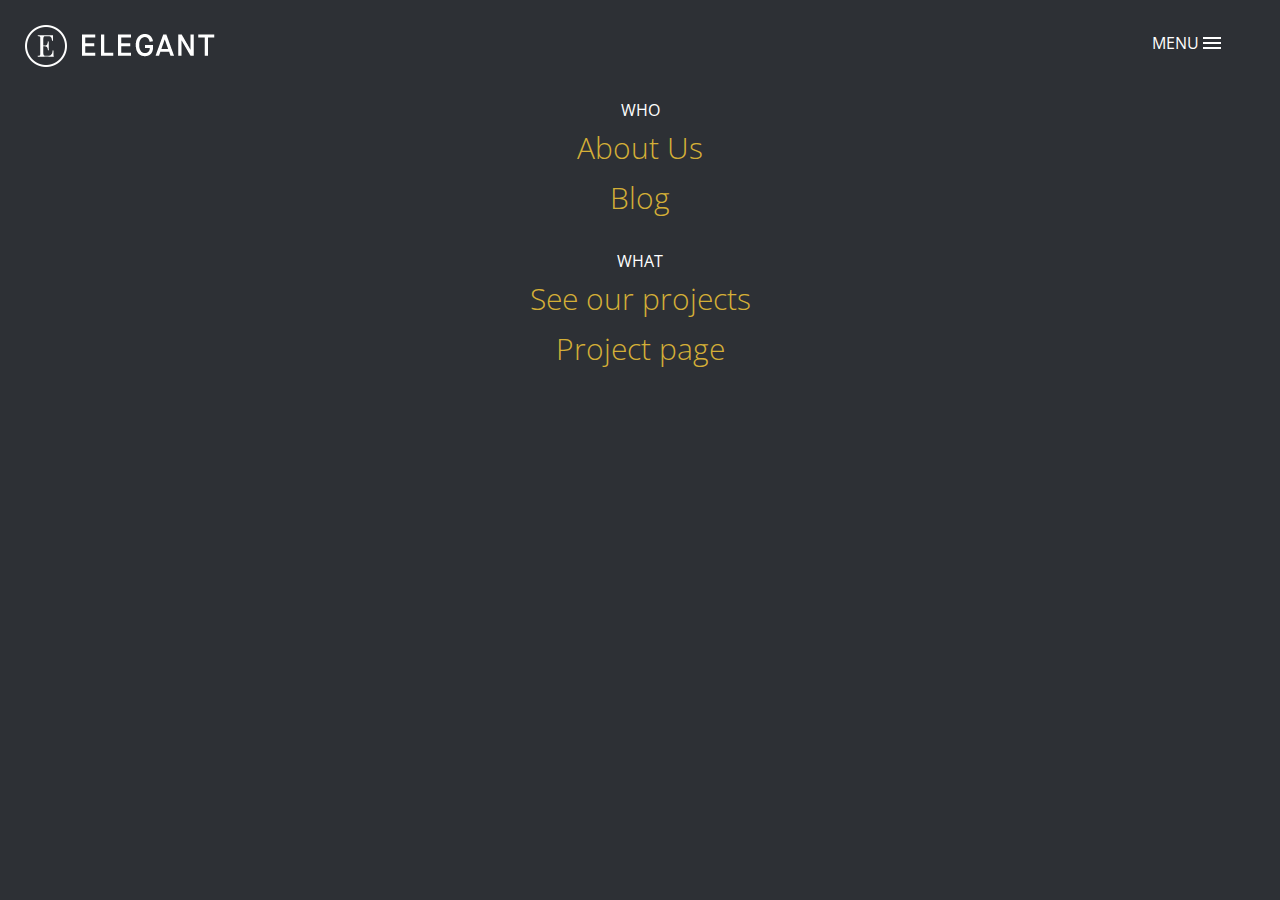
==== index.html @ 79c8ff29 "Create menu interface" ====
<!DOCTYPE html> 
<html>
  <head>
    <script src="//code.jquery.com/jquery-1.11.3.min.js"></script>
    <script src="js/main.js"></script>
    
    <link href='http://fonts.googleapis.com/css?family=Open+Sans:400,300' rel='stylesheet' type='text/css'>
    
    <link rel="stylesheet" href="reset.css">
    <link rel="stylesheet" href="main_styles.css">
    
    <meta charset="UTF8">
    
    <title>Elegant</title>
  </head>
  <body>
    <div class="menu">
      <h3 class="menu-section" id="menu-first">WHO</h3>
      <a href="">About Us</a>
      <a href="">Blog</a>
      <h3 class="menu-section">WHAT</h3>
      <a href="">See our projects</a>
      <a href="">Project page</a>
    </div>
    <header>
      <div class="header-img"></div>
      <div class="logo-img"></div>
      <nav>
        <a href="">MENU</a>
        <img class="menu-icon" src="img/cd-menu-icon.png">
      </nav>
      <h1 class="title">Школьная жизнь</h1>
    </header>
    <section>
    
    </section>
    <footer>
    
    </footer>
  </body>
</html>
---- main_styles.css ----
* {
  font-family: "Open Sans"; }

.menu {
  width: 100%;
  height: 100vh;
  position: absolute;
  background: #2D3035;
  text-align: center; }
  .menu .menu-section {
    color: #fff;
    margin: 30px 0 5px;
    font-weight: 400; }
  .menu #menu-first {
    margin-top: 8%; }
  .menu a {
    color: #D4AF37;
    font-size: 1.875rem;
    font-weight: 300;
    text-decoration: none;
    padding: 10px;
    display: block; }
    .menu a:hover {
      font-weight: 500; }

header .header-img {
  width: 100%;
  height: 100vh;
  background: url(img/cd-intro-bg.png) no-repeat center;
  background-size: cover;
  position: absolute;
  z-index: -100; }
header .logo-img {
  width: 190px;
  height: 42px;
  background: url(img/cd-logo.png) no-repeat center;
  padding: 25px;
  position: absolute; }
header nav {
  padding: 35px 35px 0 90%;
  position: relative;
  z-index: 100; }
  header nav a {
    color: #fff;
    text-decoration: none; }
    header nav a:hover {
      text-decoration: underline; }
header > .title {
  color: #fff;
  font-size: 80px;
  font-weight: 400;
  text-align: center;
  margin-top: 19%; }

/*# sourceMappingURL=main_styles.css.map */
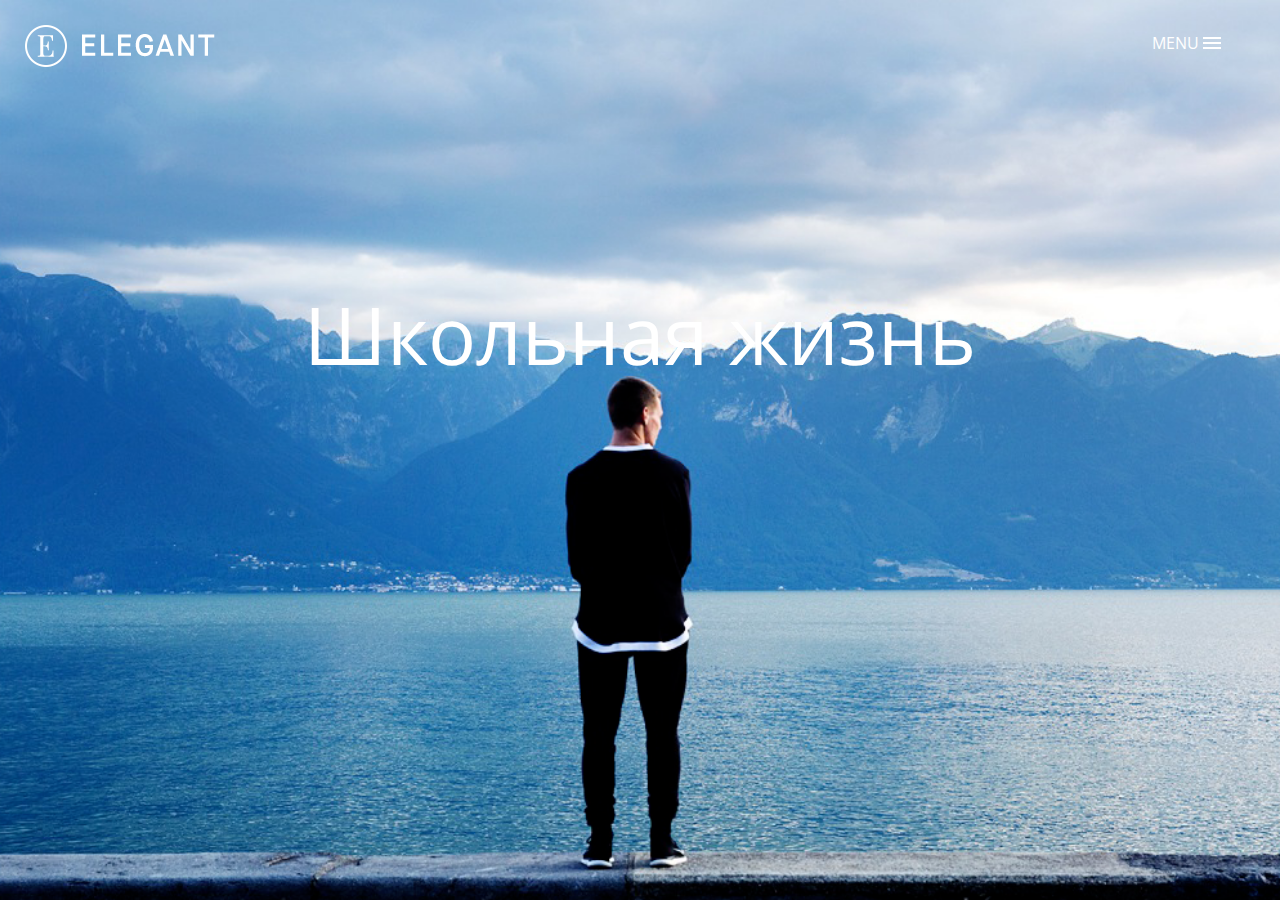
==== commit 3bfe7dd8: "Done with Opan and Close menu" ====
--- a/index.html
+++ b/index.html
@@ -26,8 +26,8 @@
       <div class="header-img"></div>
       <div class="logo-img"></div>
       <nav>
-        <a href="">MENU</a>
-        <img class="menu-icon" src="img/cd-menu-icon.png">
+        <a class="menuB">MENU</a>
+        <a class="menuI"><img class="menu-icon" src="img/cd-menu-icon.png"></a>
       </nav>
       <h1 class="title">Школьная жизнь</h1>
     </header>
--- a/main_styles.css
+++ b/main_styles.css
@@ -5,6 +5,7 @@
   width: 100%;
   height: 100vh;
   position: absolute;
+  top: -100vh;
   background: #2D3035;
   text-align: center; }
   .menu .menu-section {
@@ -42,9 +43,12 @@
   z-index: 100; }
   header nav a {
     color: #fff;
-    text-decoration: none; }
+    text-decoration: none;
+    cursor: pointer; }
     header nav a:hover {
       text-decoration: underline; }
+  header nav .menuI {
+    cursor: pointer; }
 header > .title {
   color: #fff;
   font-size: 80px;
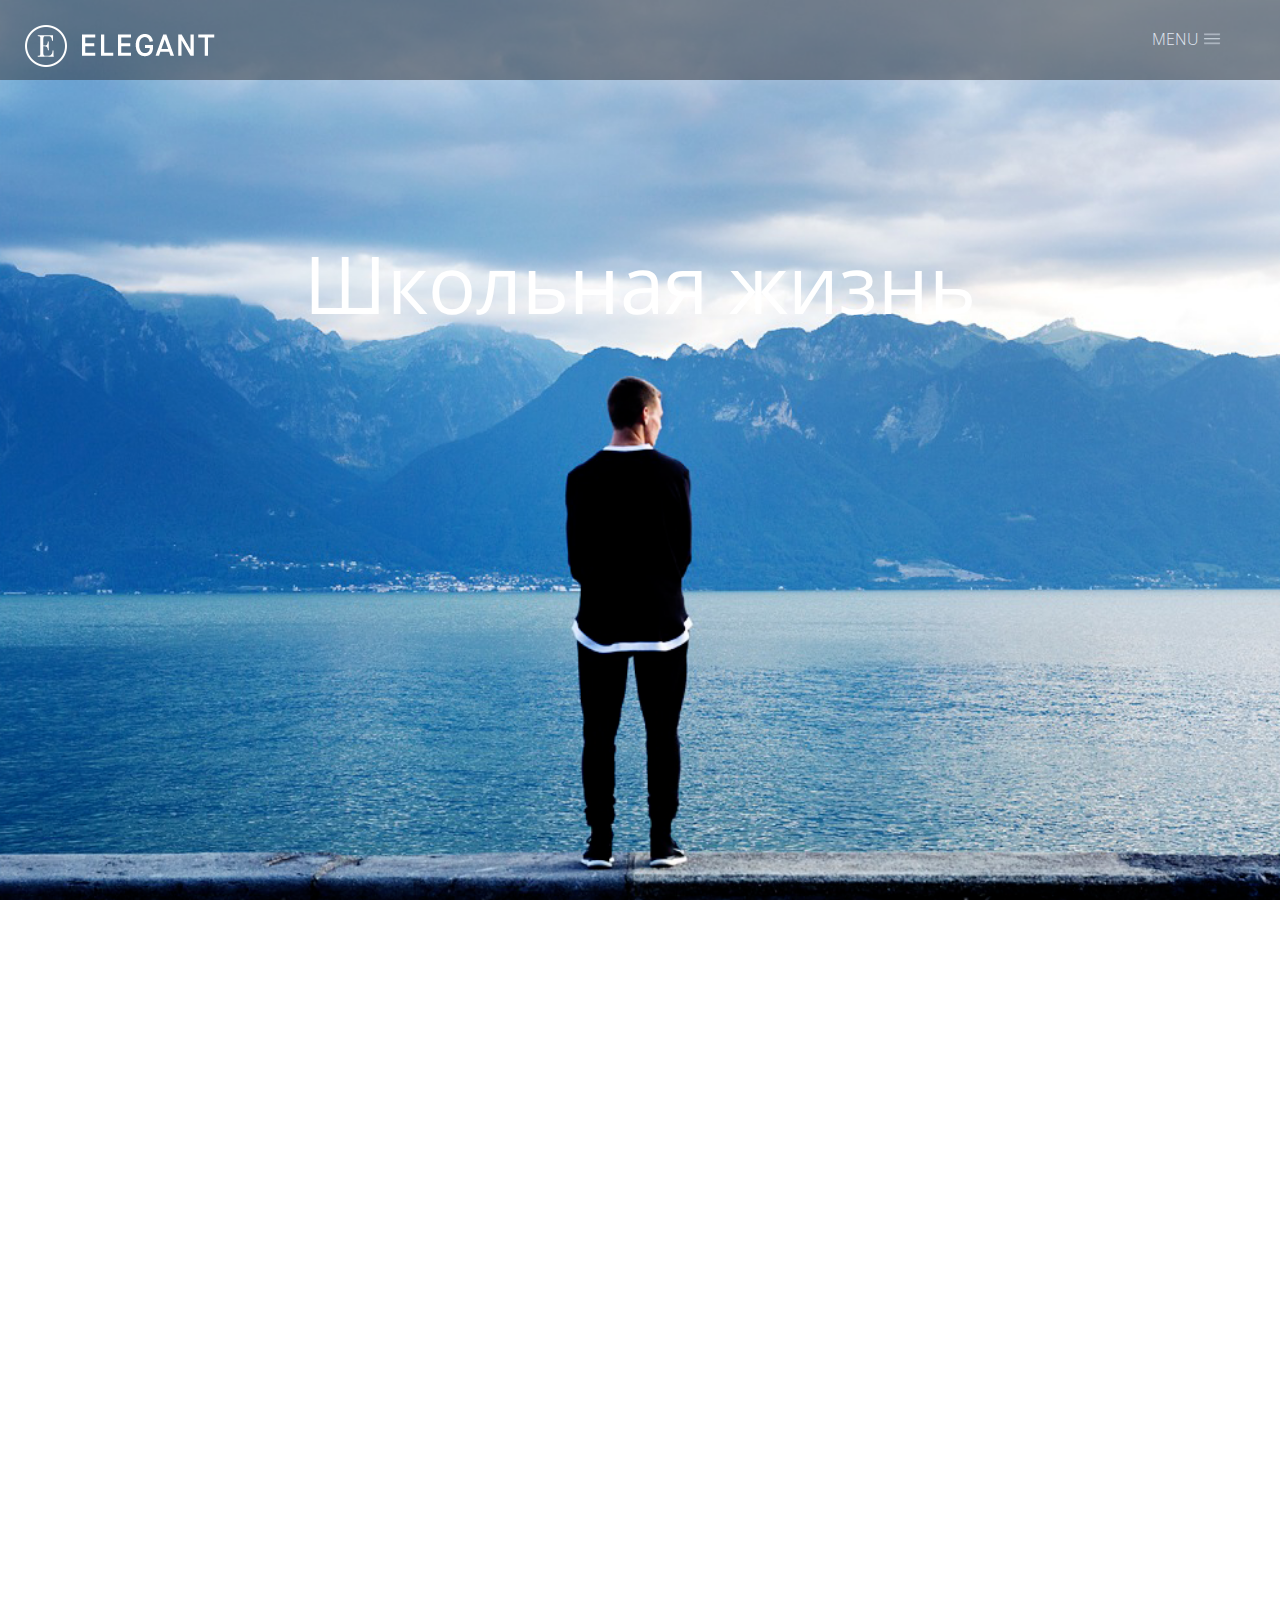
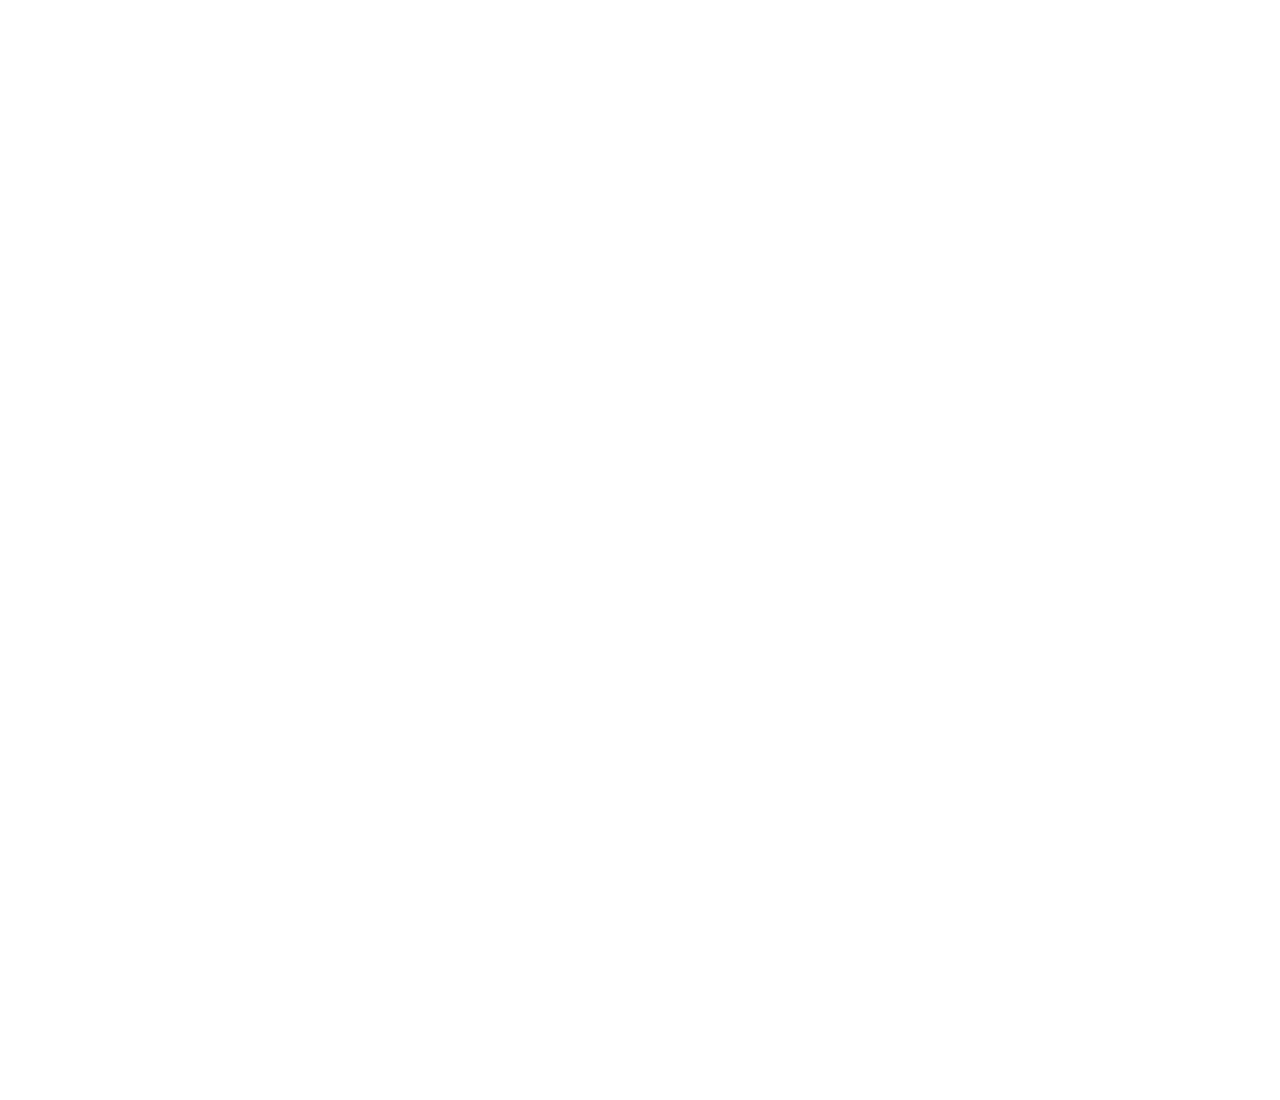
==== commit 5fffdfd4: "Finish with menu" ====
--- a/index.html
+++ b/index.html
@@ -26,8 +26,10 @@
       <div class="header-img"></div>
       <div class="logo-img"></div>
       <nav>
-        <a class="menuB">MENU</a>
-        <a class="menuI"><img class="menu-icon" src="img/cd-menu-icon.png"></a>
+        <div class="nav-conteiner">
+          <a class="menuB">MENU</a>
+          <div class="menuI"></div>
+        </div>
       </nav>
       <h1 class="title">Школьная жизнь</h1>
     </header>
--- a/main_styles.css
+++ b/main_styles.css
@@ -4,7 +4,7 @@
 .menu {
   width: 100%;
   height: 100vh;
-  position: absolute;
+  position: fixed;
   top: -100vh;
   background: #2D3035;
   text-align: center; }
@@ -24,36 +24,62 @@
     .menu a:hover {
       font-weight: 500; }
 
-header .header-img {
+header {
   width: 100%;
   height: 100vh;
   background: url(img/cd-intro-bg.png) no-repeat center;
-  background-size: cover;
-  position: absolute;
-  z-index: -100; }
-header .logo-img {
-  width: 190px;
-  height: 42px;
-  background: url(img/cd-logo.png) no-repeat center;
-  padding: 25px;
-  position: absolute; }
-header nav {
-  padding: 35px 35px 0 90%;
-  position: relative;
-  z-index: 100; }
-  header nav a {
+  background-size: cover; }
+  header .logo-img {
+    width: 190px;
+    height: 42px;
+    background: url(img/cd-logo.png) no-repeat center;
+    padding: 25px;
+    position: fixed;
+    z-index: 101; }
+  header nav {
+    position: fixed;
+    z-index: 100;
+    background: #2D3035;
+    opacity: 0.5;
+    width: 100%;
+    height: 80px; }
+    header nav .nav-conteiner {
+      margin: 27px 0 0 90%;
+      position: relative;
+      z-index: 200; }
+    header nav a {
+      color: #fff;
+      text-decoration: none;
+      cursor: pointer;
+      font-weight: 200; }
+      header nav a:hover {
+        text-decoration: underline; }
+    header nav .menuI {
+      display: inline-block;
+      cursor: pointer;
+      background: url(img/menu-lines.png);
+      width: 18px;
+      height: 18px;
+      background-size: cover;
+      position: relative;
+      top: 3px; }
+    header nav .menuI-close {
+      display: inline-block;
+      cursor: pointer;
+      background: url(img/menu-x.png);
+      width: 18px;
+      height: 18px;
+      background-size: cover;
+      position: relative;
+      top: 3px; }
+  header > .title {
     color: #fff;
-    text-decoration: none;
-    cursor: pointer; }
-    header nav a:hover {
-      text-decoration: underline; }
-  header nav .menuI {
-    cursor: pointer; }
-header > .title {
-  color: #fff;
-  font-size: 80px;
-  font-weight: 400;
-  text-align: center;
-  margin-top: 19%; }
+    font-size: 80px;
+    font-weight: 400;
+    text-align: center;
+    padding-top: 19%; }
+
+footer {
+  height: 200vh; }
 
 /*# sourceMappingURL=main_styles.css.map */
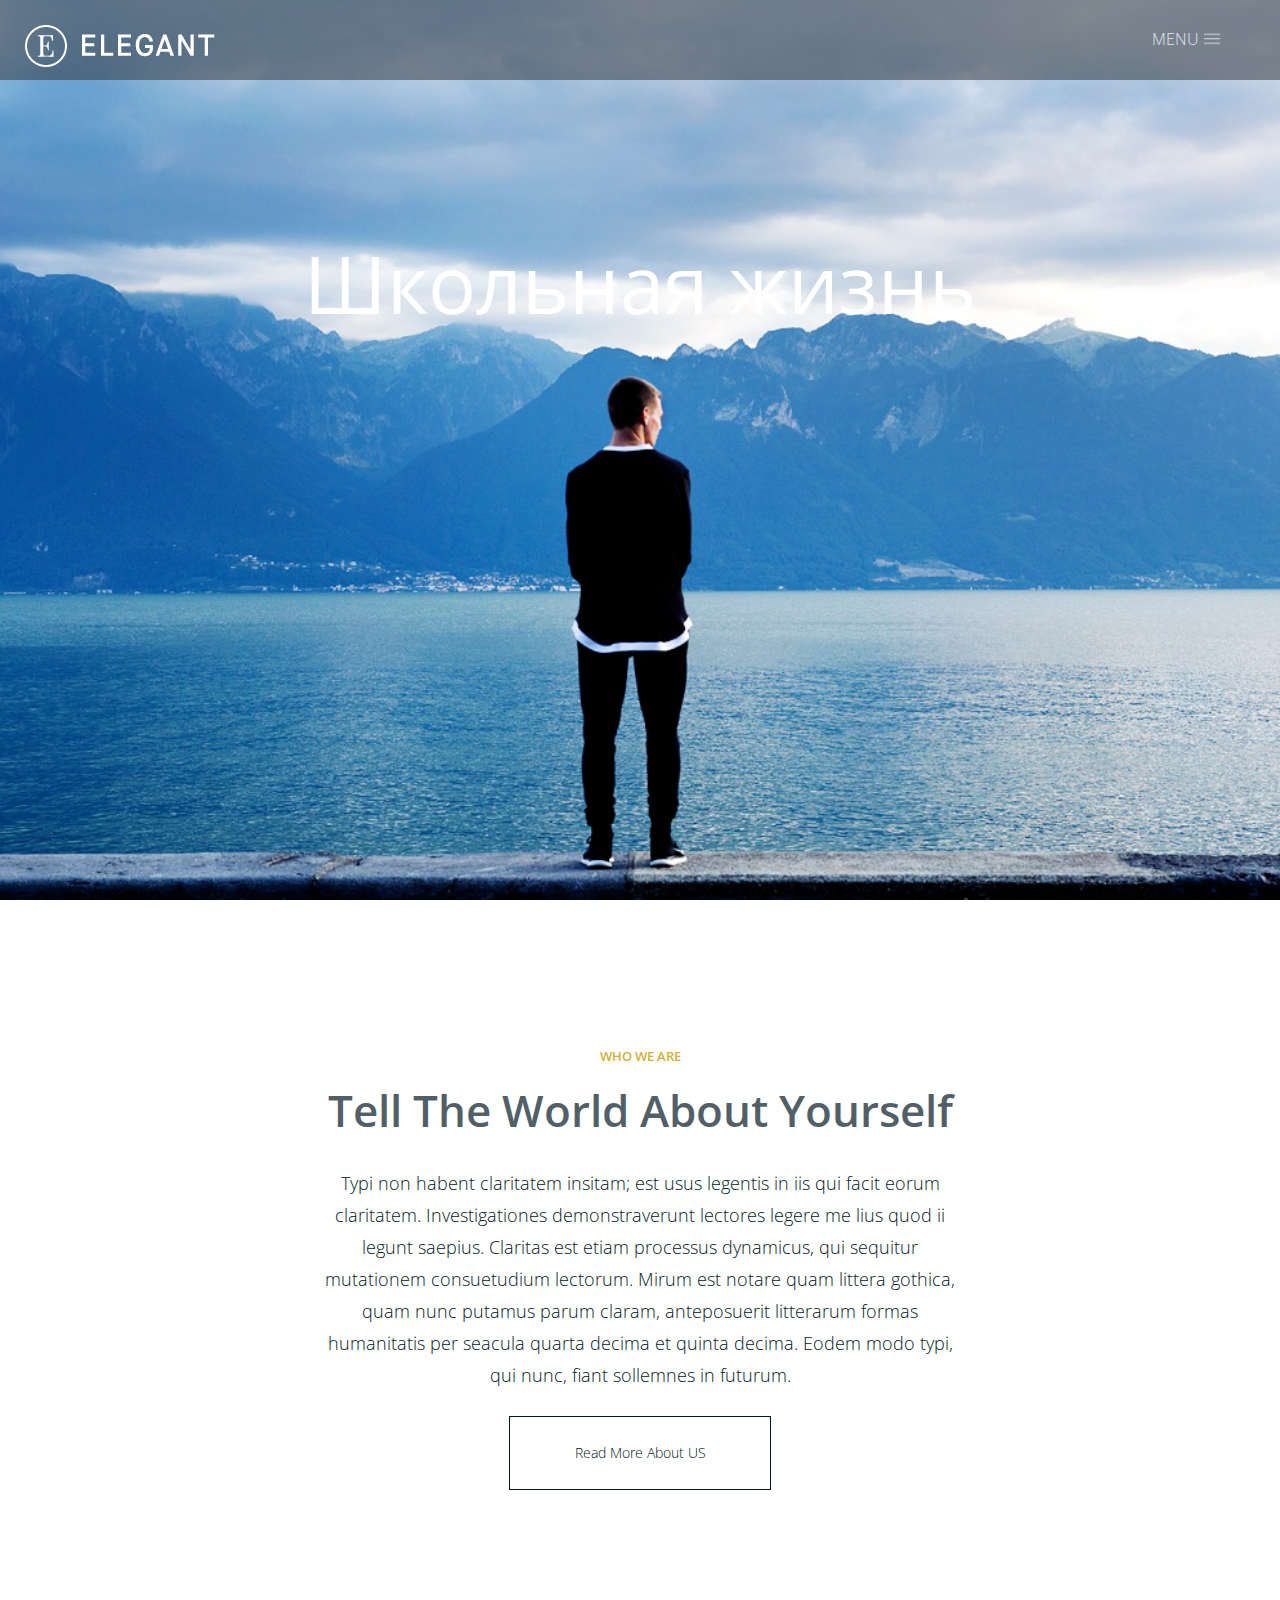
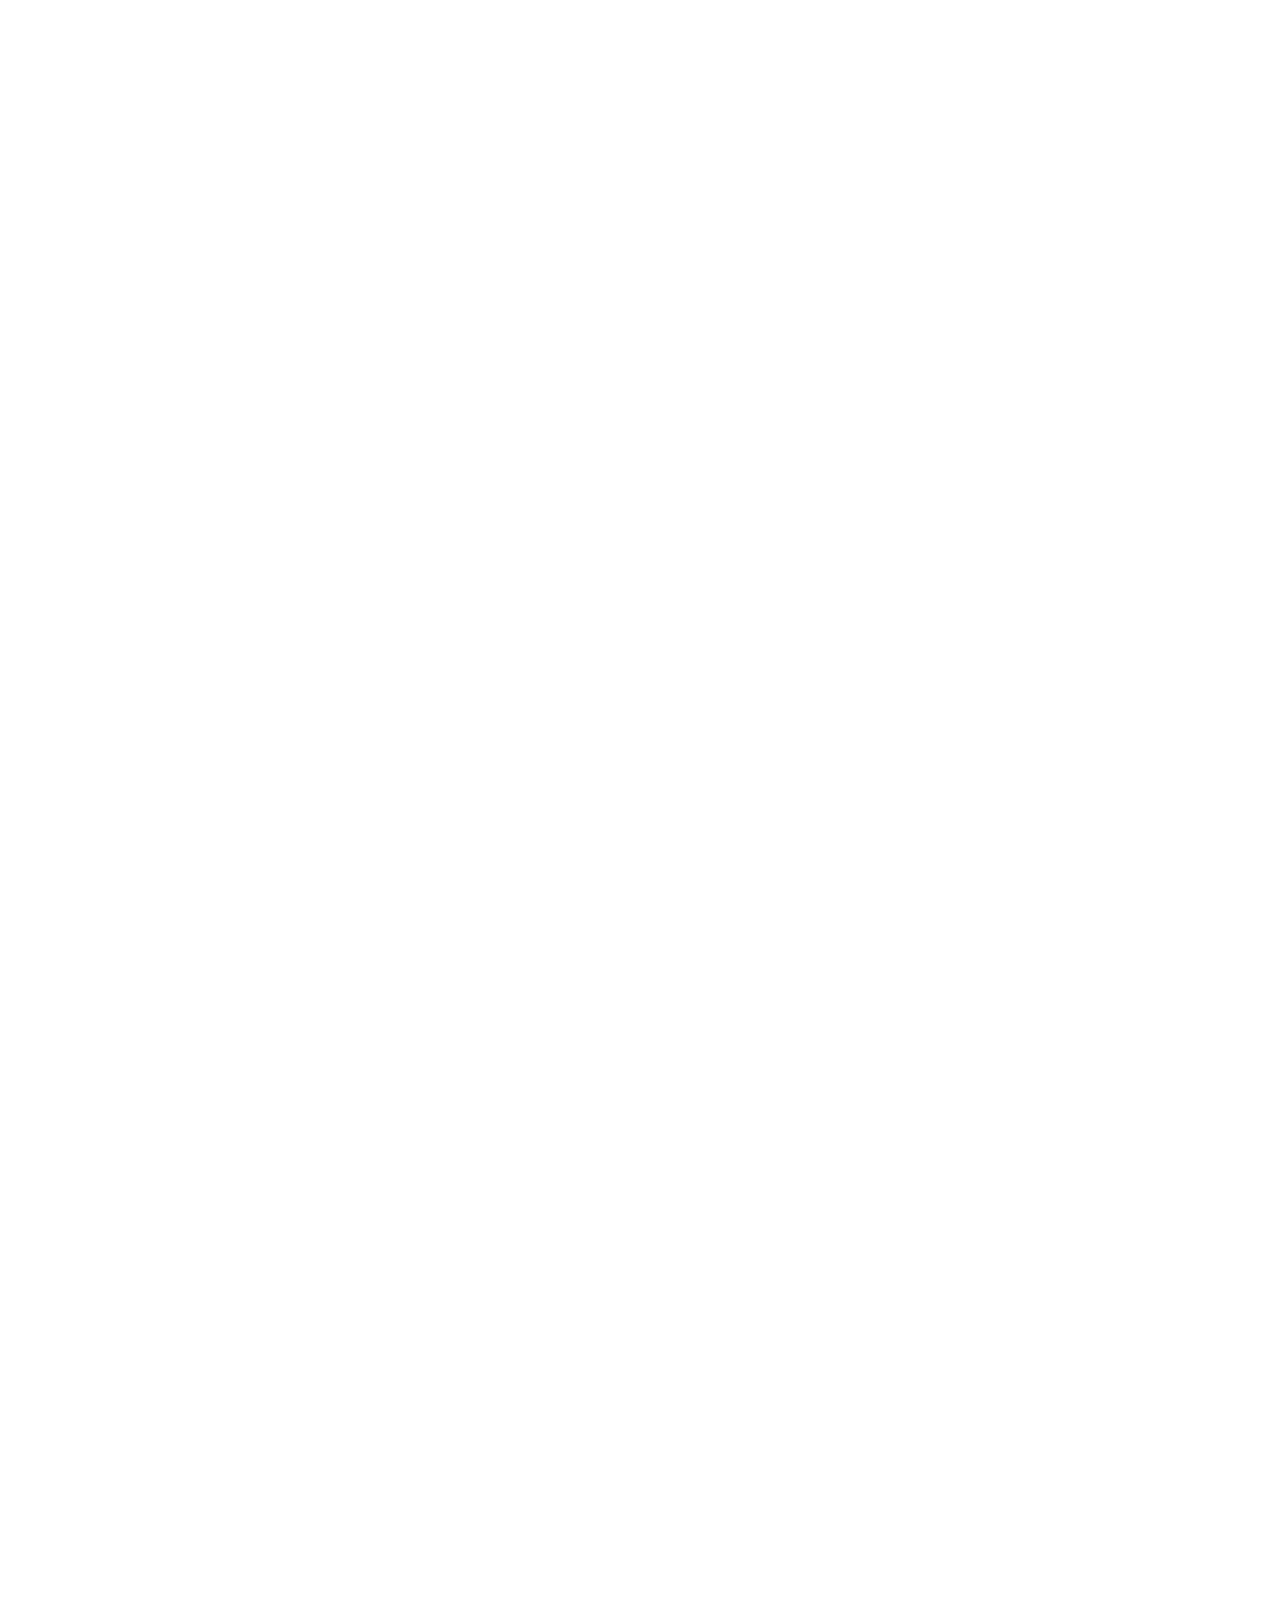
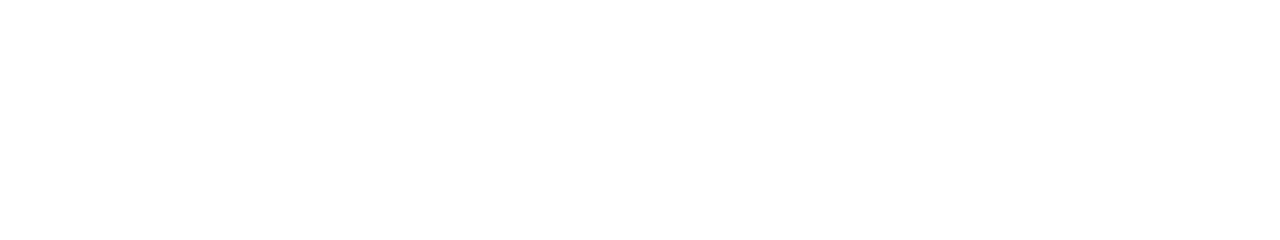
==== commit 577855fc: "Created Whu we are section" ====
--- a/index.html
+++ b/index.html
@@ -33,7 +33,14 @@
       </nav>
       <h1 class="title">Школьная жизнь</h1>
     </header>
-    <section>
+    <section class="who-we-are">
+      <h5 class="title-small">WHO WE ARE</h5>
+      <h2 class="title">Tell The World About Yourself</h2>
+      <p class="main-text">Typi non habent claritatem insitam; est usus legentis in iis qui facit eorum claritatem. Investigationes demonstraverunt lectores legere me lius quod ii legunt saepius. Claritas est etiam processus dynamicus, qui sequitur mutationem consuetudium lectorum. Mirum est notare quam littera gothica, quam nunc putamus parum claram, anteposuerit litterarum formas humanitatis per seacula quarta decima et quinta decima. Eodem modo typi, qui nunc, fiant sollemnes in futurum.</p>
+      
+      <a href="" class="button">Read More About US</a>
+    </section>
+    <section class="last-post">
     
     </section>
     <footer>
--- a/main_styles.css
+++ b/main_styles.css
@@ -1,5 +1,38 @@
 * {
   font-family: "Open Sans"; }
+
+.title {
+  color: rgba(2, 23, 37, 0.7);
+  font-weight: 600;
+  font-size: 44px;
+  text-align: center;
+  margin-bottom: 35px; }
+
+.title-small {
+  color: #d4af37;
+  font-size: 13px;
+  font-weight: 600;
+  text-align: center;
+  margin: 25px; }
+
+.main-text {
+  color: #021725;
+  font: 300 18px / 32px "Open Sans";
+  text-align: center; }
+
+.button {
+  color: #021725;
+  font: 300 14px / 32px "Open Sans";
+  text-align: center;
+  margin: 25px auto;
+  padding: 20px 10px;
+  border: 1px solid #021725;
+  width: 15rem;
+  display: block;
+  text-decoration: none; }
+  .button:hover {
+    color: #D4AF37;
+    border-color: #D4AF37; }
 
 .menu {
   width: 100%;
@@ -46,7 +79,8 @@
     header nav .nav-conteiner {
       margin: 27px 0 0 90%;
       position: relative;
-      z-index: 200; }
+      z-index: 200;
+      opacity: 1; }
     header nav a {
       color: #fff;
       text-decoration: none;
@@ -62,6 +96,7 @@
       height: 18px;
       background-size: cover;
       position: relative;
+      opacity: 1;
       top: 3px; }
     header nav .menuI-close {
       display: inline-block;
@@ -79,6 +114,10 @@
     text-align: center;
     padding-top: 19%; }
 
+.who-we-are {
+  width: 50%;
+  margin: 150px auto; }
+
 footer {
   height: 200vh; }
 
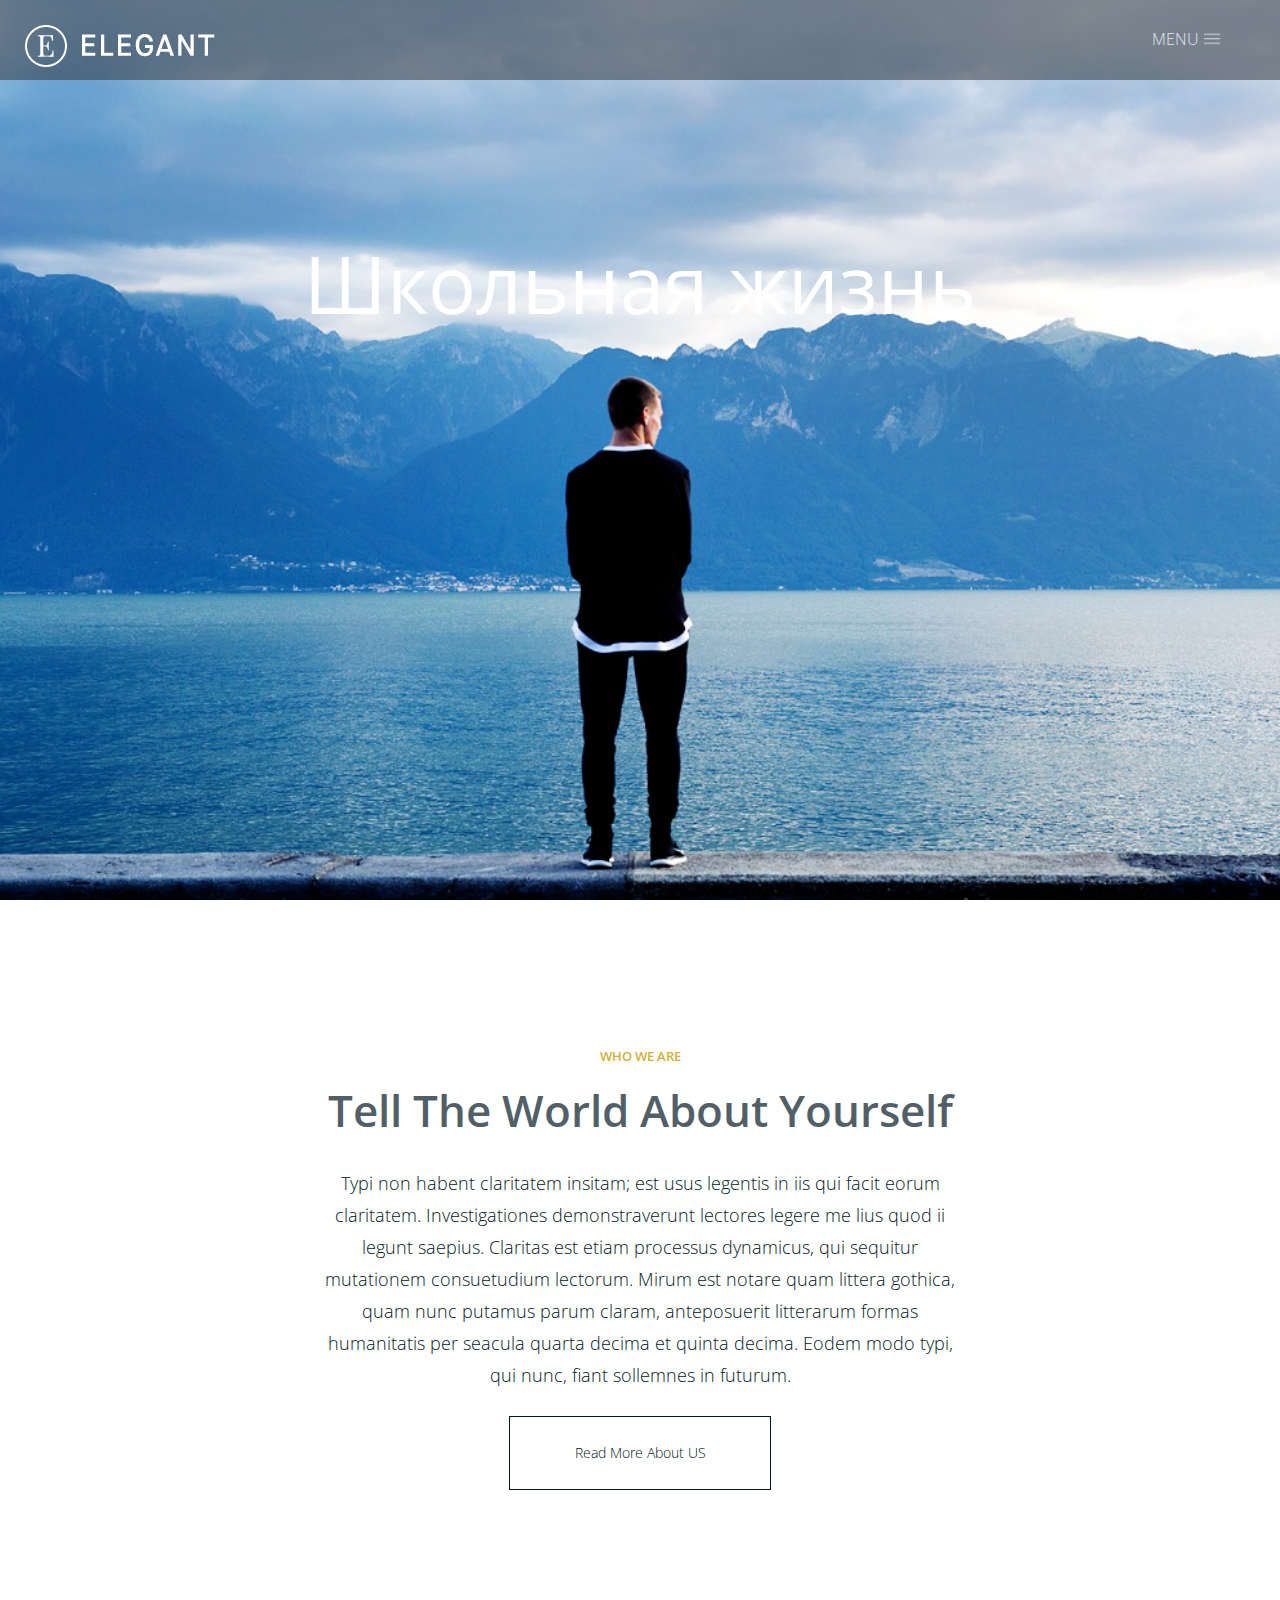
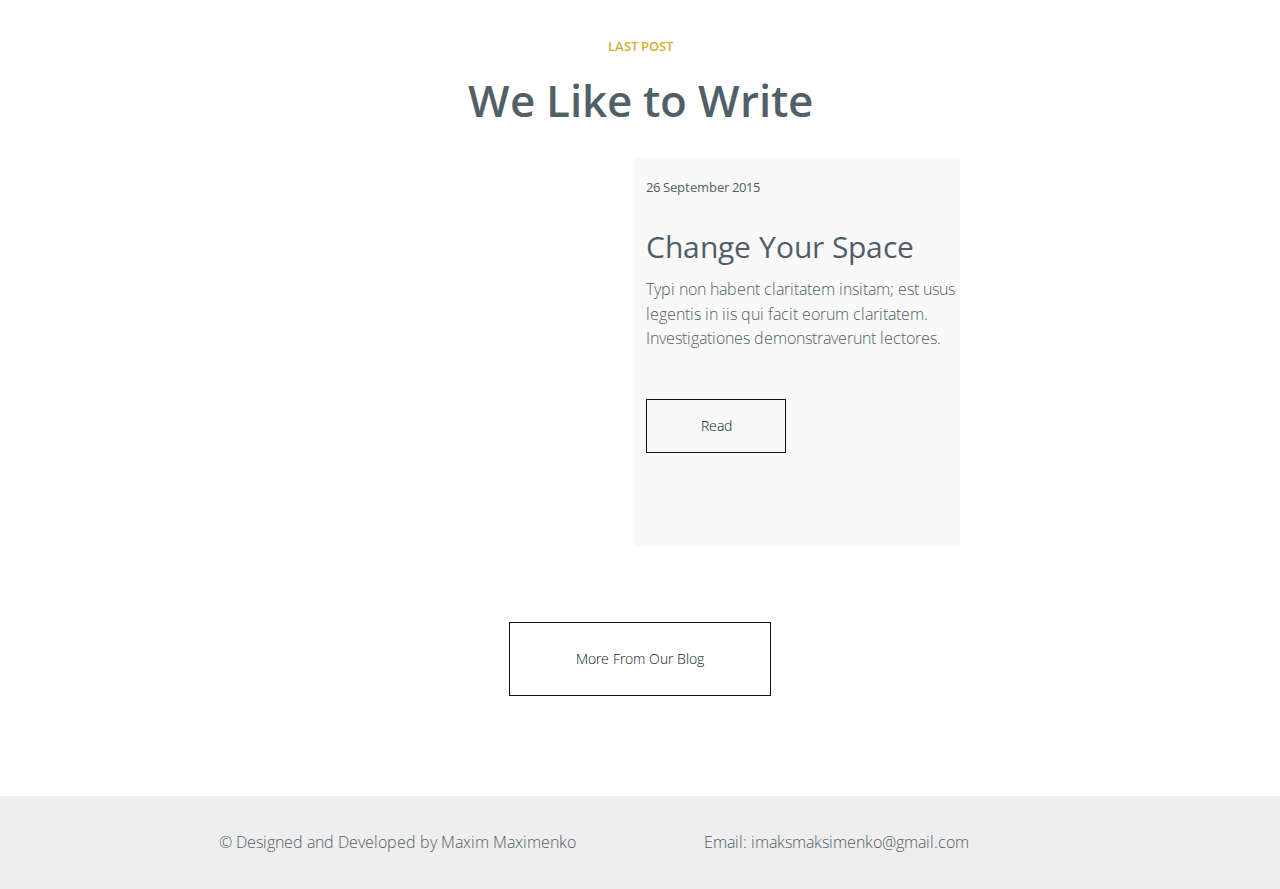
==== commit c6cc02d8: "Created Last Post section and finished footer" ====
--- a/index.html
+++ b/index.html
@@ -41,10 +41,23 @@
       <a href="" class="button">Read More About US</a>
     </section>
     <section class="last-post">
-    
+      <h5 class="title-small">LAST POST</h5>
+      <h2 class="title">We Like to Write</h2>
+      <div class="post">
+        <div class="post-img"></div>
+        <div class="post-context">
+          <h5 class="date">26 September 2015</h5>
+          <h3 class="post-name">Change Your Space</h3>
+          <p class="post-text">Typi non habent claritatem insitam; est usus legentis in iis qui facit eorum claritatem. Investigationes demonstraverunt lectores.</p>
+          <a href="" class="button" >Read</a>
+        </div>
+      </div>
+      
+      <a href="" class="button" style="margin-top: 75px;">More From Our Blog</a>
     </section>
     <footer>
-    
+      <div class="footer-left">&copy; Designed and Developed by Maxim Maximenko</div>
+      <div class="footer-right">Email: imaksmaksimenko@gmail.com</div>
     </footer>
   </body>
 </html>
--- a/main_styles.css
+++ b/main_styles.css
@@ -118,7 +118,53 @@
   width: 50%;
   margin: 150px auto; }
 
+.last-post {
+  width: 50%;
+  margin: 0 auto 100px; }
+
+.post {
+  width: 100%;
+  height: 390px; }
+  .post .post-img {
+    width: 49%;
+    float: left;
+    background: url(img/IMG.png);
+    height: 390px; }
+  .post .post-context {
+    width: 49%;
+    height: 390px;
+    float: right;
+    padding-left: 2%;
+    background-color: #f9f9f9; }
+    .post .post-context .date {
+      color: #505d68;
+      font: 400 13px / 60px "Open Sans"; }
+    .post .post-context .post-name {
+      color: #505d68;
+      font: 400 30px / 60px "Open Sans"; }
+    .post .post-context .post-text {
+      color: #505d68;
+      font: 300 16px / 24.7px "Open Sans"; }
+    .post .post-context > .button {
+      width: 8rem;
+      margin: 3rem 0 0;
+      padding: 10px 5px; }
+
 footer {
-  height: 200vh; }
+  height: 93px;
+  width: 100%;
+  background-color: #eeeeee;
+  color: #505d68;
+  font: 300 16px / 93px "Open Sans"; }
+  footer .footer-left {
+    width: 45%;
+    float: left;
+    text-align: right;
+    padding-right: 5%; }
+  footer .footer-right {
+    width: 45%;
+    float: right;
+    text-align: left;
+    padding-left: 5%; }
 
 /*# sourceMappingURL=main_styles.css.map */
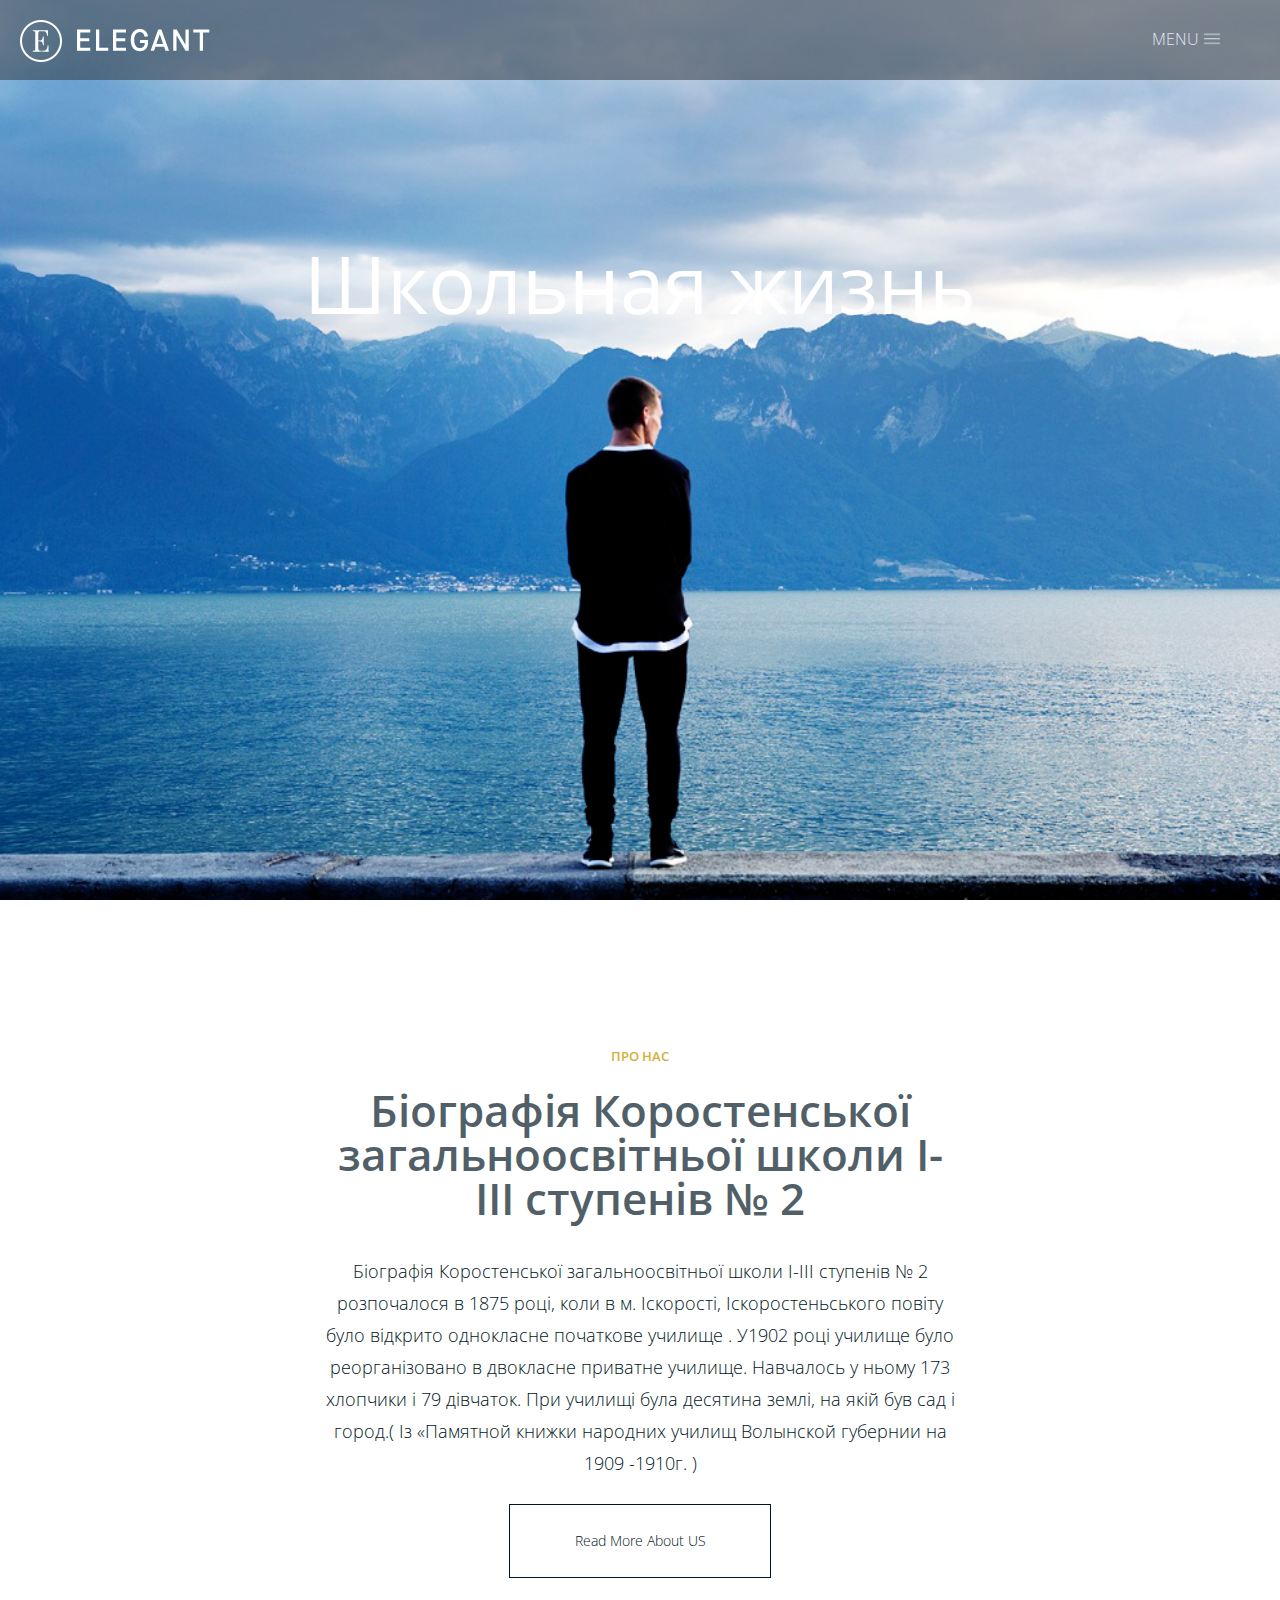
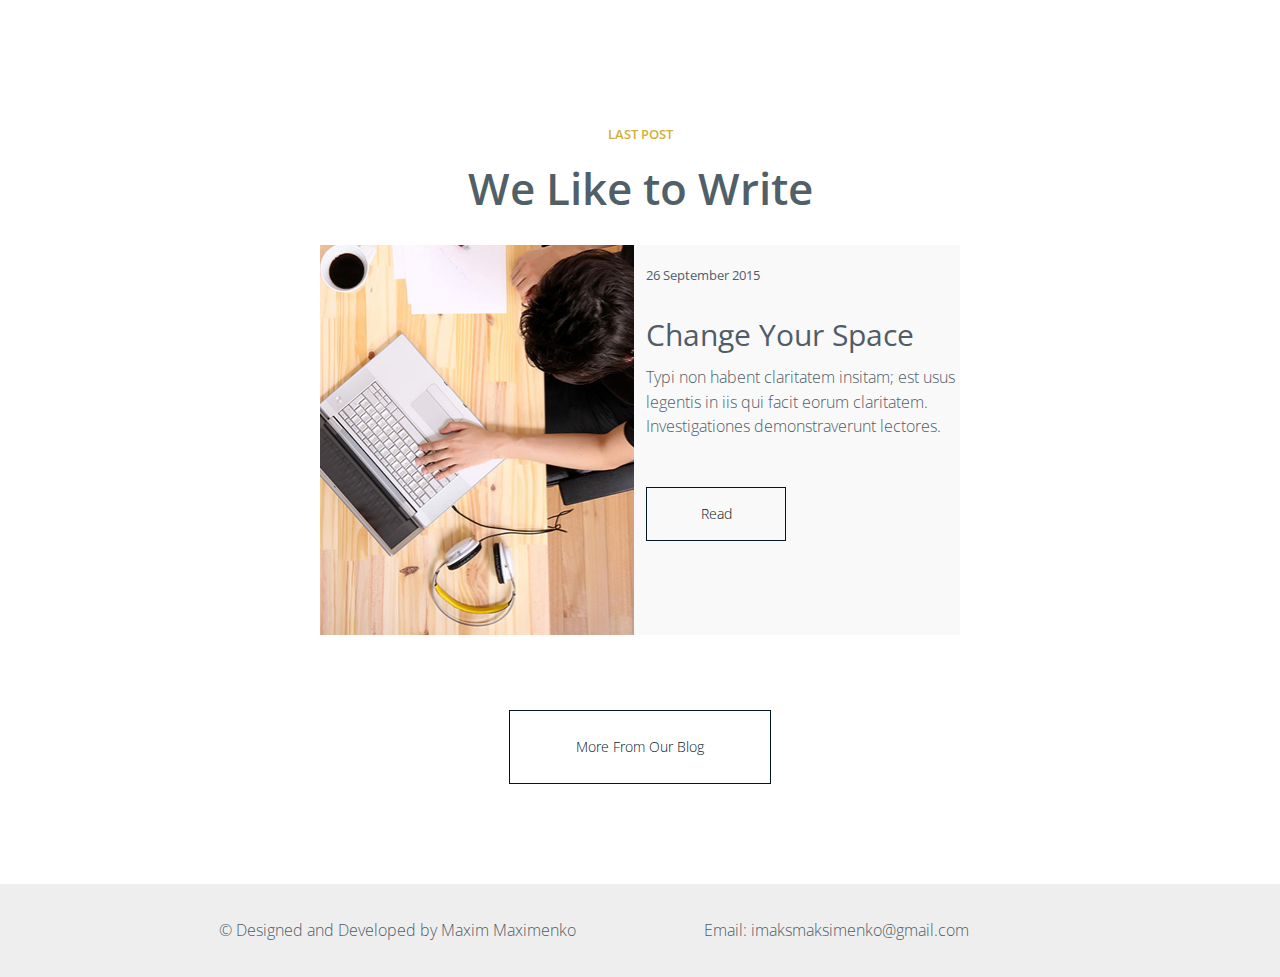
==== commit 335f2cd3: "Created news page" ====
--- a/index.html
+++ b/index.html
@@ -22,7 +22,7 @@
       <a href="">See our projects</a>
       <a href="">Project page</a>
     </div>
-    <header>
+    <header class="main-page-header">
       <div class="header-img"></div>
       <div class="logo-img"></div>
       <nav>
@@ -34,9 +34,10 @@
       <h1 class="title">Школьная жизнь</h1>
     </header>
     <section class="who-we-are">
-      <h5 class="title-small">WHO WE ARE</h5>
-      <h2 class="title">Tell The World About Yourself</h2>
-      <p class="main-text">Typi non habent claritatem insitam; est usus legentis in iis qui facit eorum claritatem. Investigationes demonstraverunt lectores legere me lius quod ii legunt saepius. Claritas est etiam processus dynamicus, qui sequitur mutationem consuetudium lectorum. Mirum est notare quam littera gothica, quam nunc putamus parum claram, anteposuerit litterarum formas humanitatis per seacula quarta decima et quinta decima. Eodem modo typi, qui nunc, fiant sollemnes in futurum.</p>
+      <h5 class="title-small">ПРО НАС</h5>
+      <h2 class="title">Біографія Коростенської загальноосвітньої школи І-ІІІ ступенів № 2</h2>
+      <p class="main-text">Біографія Коростенської загальноосвітньої школи І-ІІІ ступенів № 2 розпочалося в 1875 році, коли в м. Іскорості, Іскоростеньського  повіту було відкрито однокласне початкове училище . 
+   У1902 році училище було реорганізовано в двокласне приватне училище. Навчалось у ньому 173 хлопчики і 79 дівчаток. При училищі  була десятина землі, на якій був сад і город.( Із «Памятной книжки народних училищ Волынской губернии на 1909 -1910г. )</p>
       
       <a href="" class="button">Read More About US</a>
     </section>
--- a/main_styles.css
+++ b/main_styles.css
@@ -57,16 +57,23 @@
     .menu a:hover {
       font-weight: 500; }
 
+.main-page-header {
+  background: url(img/cd-intro-bg.png) no-repeat center;
+  background-size: cover;
+  height: 100vh; }
+
+.news-header {
+  background: url(img/Layer-1.png) no-repeat center;
+  background-size: cover;
+  height: 60vh; }
+
 header {
-  width: 100%;
-  height: 100vh;
-  background: url(img/cd-intro-bg.png) no-repeat center;
-  background-size: cover; }
+  width: 100%; }
   header .logo-img {
     width: 190px;
     height: 42px;
     background: url(img/cd-logo.png) no-repeat center;
-    padding: 25px;
+    padding: 20px;
     position: fixed;
     z-index: 101; }
   header nav {
@@ -150,6 +157,72 @@
       margin: 3rem 0 0;
       padding: 10px 5px; }
 
+.clear {
+  clear: both; }
+
+.news-section {
+  width: 90%;
+  margin: 50px auto;
+  padding: 25px 0;
+  background-color: #f9f9f9; }
+  .news-section .first-news {
+    width: 62%;
+    background-color: #fff;
+    margin: 0 4%;
+    float: left; }
+  .news-section .news-icon {
+    padding-top: 50px;
+    text-align: center; }
+  .news-section .news-content {
+    margin: 0 auto;
+    width: 600px; }
+    .news-section .news-content > .button {
+      margin: 50px 0;
+      padding: 10px 5px; }
+  .news-section .news-title {
+    color: #000000;
+    font: 300 30px / 66px "Open Sans"; }
+  .news-section .news-date {
+    color: #d3b000;
+    font: 300 15px / 66px "Open Sans"; }
+  .news-section .news-text {
+    color: rgba(2, 23, 37, 0.7);
+    font: 400 16px / 25px; }
+  .news-section .news-block {
+    width: 92%;
+    background-color: #fff;
+    margin: 100px 4%;
+    padding-bottom: 50px; }
+    .news-section .news-block > .news-icon {
+      padding-top: 50px;
+      width: 45%;
+      text-align: center;
+      float: left; }
+    .news-section .news-block > .news-content {
+      padding-top: 50px;
+      float: right;
+      width: 45%;
+      margin: 0 auto; }
+      .news-section .news-block > .news-content .news-text {
+        width: 90%; }
+  .news-section .news-vidget {
+    width: 30%;
+    float: right; }
+    .news-section .news-vidget .vidget-title {
+      width: 80%;
+      padding: 0 0 10px;
+      margin-bottom: 15px;
+      color: rgba(2, 23, 37, 0.7);
+      font: 300 23px / 32px "Open Sans";
+      border-bottom: 3px solid #d3b000; }
+    .news-section .news-vidget .vidget-section {
+      color: #021725;
+      font: italic 16px / 32px "Open Sans";
+      display: block;
+      text-decoration: none; }
+      .news-section .news-vidget .vidget-section:hover {
+        color: #D4AF37; }
+
 footer {
   height: 93px;
   width: 100%;
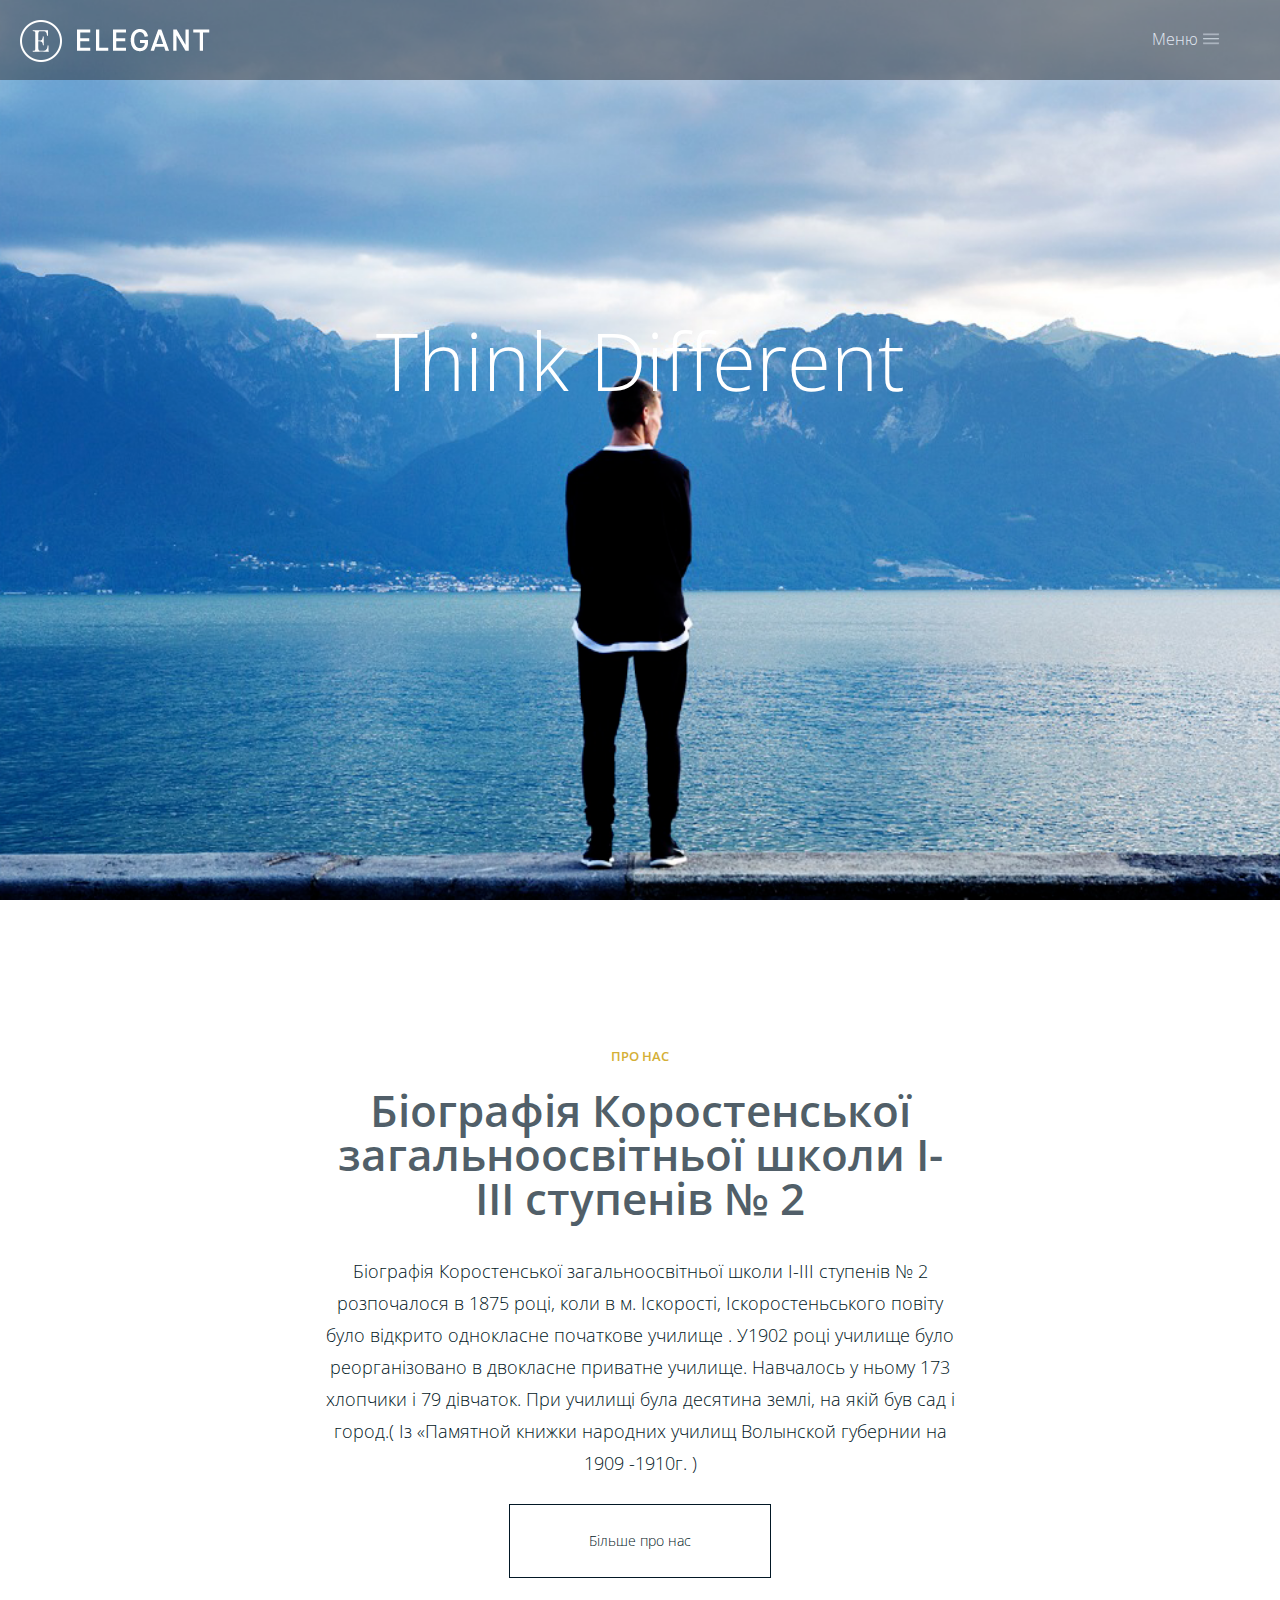
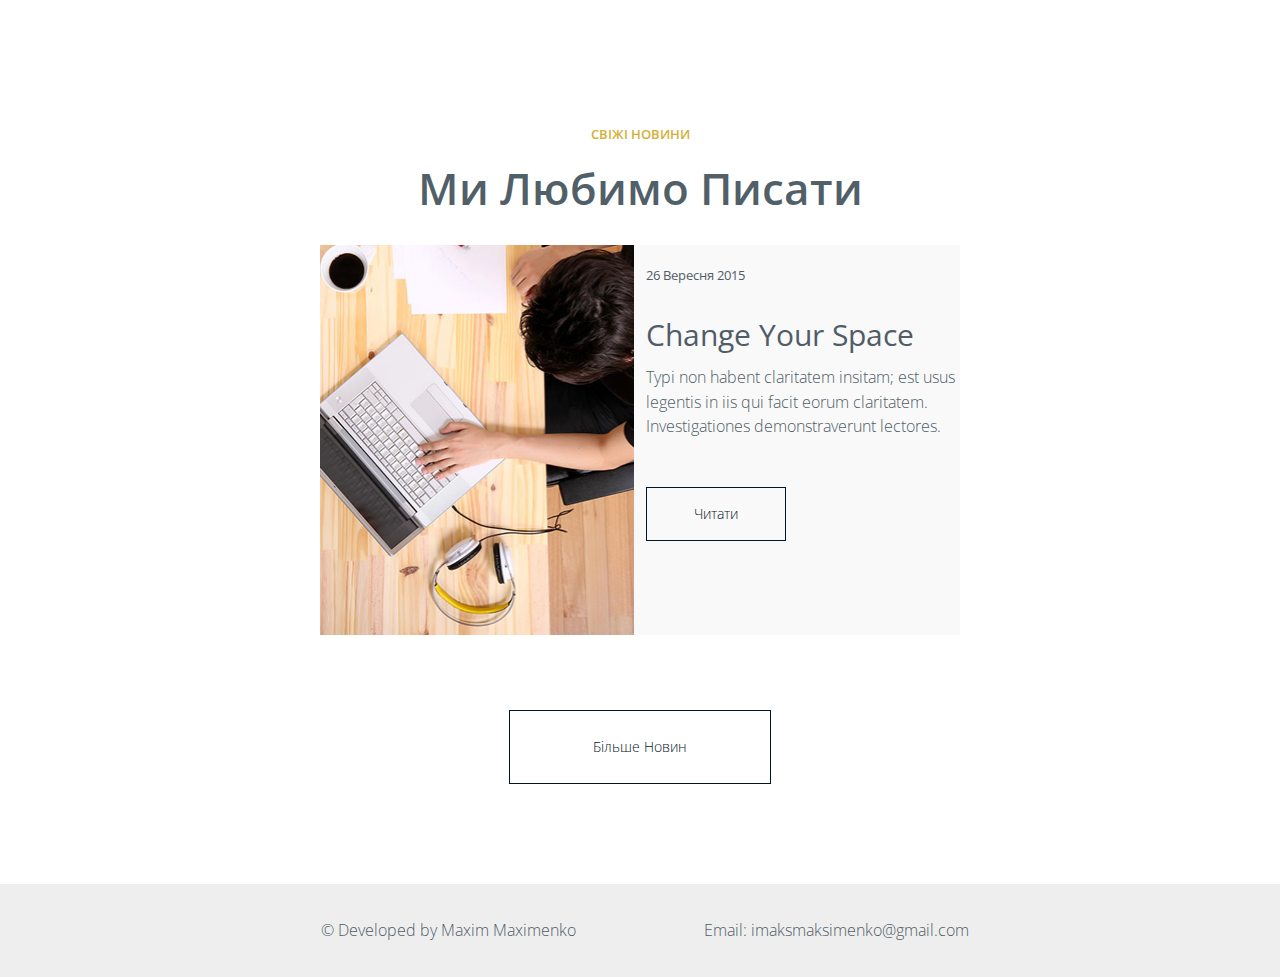
==== commit 3f4121c8: "Perfecting and start transleting" ====
--- a/index.html
+++ b/index.html
@@ -11,27 +11,26 @@
     
     <meta charset="UTF8">
     
-    <title>Elegant</title>
+    <title>Школа</title>
   </head>
   <body>
     <div class="menu">
-      <h3 class="menu-section" id="menu-first">WHO</h3>
-      <a href="">About Us</a>
-      <a href="">Blog</a>
-      <h3 class="menu-section">WHAT</h3>
+      <h3 class="menu-section" id="menu-first">ХТО</h3>
+      <a href="index.html">Додому</a>
+      <a href="news.html">Новини</a>
+      <h3 class="menu-section">ЩО</h3>
       <a href="">See our projects</a>
       <a href="">Project page</a>
     </div>
     <header class="main-page-header">
-      <div class="header-img"></div>
-      <div class="logo-img"></div>
+      <a href="index.html" class="logo-img"></a>
       <nav>
         <div class="nav-conteiner">
-          <a class="menuB">MENU</a>
+          <a class="menuB">Меню</a>
           <div class="menuI"></div>
         </div>
       </nav>
-      <h1 class="title">Школьная жизнь</h1>
+      <h1 class="title">Think Different</h1>
     </header>
     <section class="who-we-are">
       <h5 class="title-small">ПРО НАС</h5>
@@ -39,26 +38,26 @@
       <p class="main-text">Біографія Коростенської загальноосвітньої школи І-ІІІ ступенів № 2 розпочалося в 1875 році, коли в м. Іскорості, Іскоростеньського  повіту було відкрито однокласне початкове училище . 
    У1902 році училище було реорганізовано в двокласне приватне училище. Навчалось у ньому 173 хлопчики і 79 дівчаток. При училищі  була десятина землі, на якій був сад і город.( Із «Памятной книжки народних училищ Волынской губернии на 1909 -1910г. )</p>
       
-      <a href="" class="button">Read More About US</a>
+      <a href="" class="button">Більше про нас</a>
     </section>
     <section class="last-post">
-      <h5 class="title-small">LAST POST</h5>
-      <h2 class="title">We Like to Write</h2>
+      <h5 class="title-small">СВІЖІ НОВИНИ</h5>
+      <h2 class="title">Ми Любимо Писати</h2>
       <div class="post">
         <div class="post-img"></div>
         <div class="post-context">
-          <h5 class="date">26 September 2015</h5>
+          <h5 class="date">26 Вересня 2015</h5>
           <h3 class="post-name">Change Your Space</h3>
           <p class="post-text">Typi non habent claritatem insitam; est usus legentis in iis qui facit eorum claritatem. Investigationes demonstraverunt lectores.</p>
-          <a href="" class="button" >Read</a>
+          <a href="" class="button" >Читати</a>
         </div>
       </div>
       
-      <a href="" class="button" style="margin-top: 75px;">More From Our Blog</a>
+      <a href="news.html" class="button" style="margin-top: 75px;">Більше Новин</a>
     </section>
     <footer>
-      <div class="footer-left">&copy; Designed and Developed by Maxim Maximenko</div>
-      <div class="footer-right">Email: imaksmaksimenko@gmail.com</div>
+      <div class="footer-left">&copy; Developed by <a href="https://www.facebook.com/profile.php?id=100004855391876" target="_blank">Maxim Maximenko</a></div>
+      <div class="footer-right">Email: <a href="mailto:imaksmaksimenko@gmail.com">imaksmaksimenko@gmail.com</a></div>
     </footer>
   </body>
 </html>
--- a/main_styles.css
+++ b/main_styles.css
@@ -117,9 +117,9 @@
   header > .title {
     color: #fff;
     font-size: 80px;
-    font-weight: 400;
+    font-weight: 200;
     text-align: center;
-    padding-top: 19%; }
+    padding-top: 25%; }
 
 .who-we-are {
   width: 50%;
@@ -168,14 +168,15 @@
   .news-section .first-news {
     width: 62%;
     background-color: #fff;
-    margin: 0 4%;
+    margin: 50px 4%;
     float: left; }
   .news-section .news-icon {
     padding-top: 50px;
-    text-align: center; }
+    text-align: center;
+    margin: 0 auto; }
   .news-section .news-content {
     margin: 0 auto;
-    width: 600px; }
+    width: 90%; }
     .news-section .news-content > .button {
       margin: 50px 0;
       padding: 10px 5px; }
@@ -188,23 +189,6 @@
   .news-section .news-text {
     color: rgba(2, 23, 37, 0.7);
     font: 400 16px / 25px; }
-  .news-section .news-block {
-    width: 92%;
-    background-color: #fff;
-    margin: 100px 4%;
-    padding-bottom: 50px; }
-    .news-section .news-block > .news-icon {
-      padding-top: 50px;
-      width: 45%;
-      text-align: center;
-      float: left; }
-    .news-section .news-block > .news-content {
-      padding-top: 50px;
-      float: right;
-      width: 45%;
-      margin: 0 auto; }
-      .news-section .news-block > .news-content .news-text {
-        width: 90%; }
   .news-section .news-vidget {
     width: 30%;
     float: right; }
@@ -229,6 +213,11 @@
   background-color: #eeeeee;
   color: #505d68;
   font: 300 16px / 93px "Open Sans"; }
+  footer a {
+    color: #505d68;
+    text-decoration: none; }
+    footer a:hover {
+      font-weight: 400; }
   footer .footer-left {
     width: 45%;
     float: left;
@@ -240,4 +229,13 @@
     text-align: left;
     padding-left: 5%; }
 
+@media screen and (max-width: 870px) {
+  header nav .nav-conteiner {
+    margin-left: 85%; }
+
+  .news-section .first-news {
+    width: 90%; }
+  .news-section .news-vidget {
+    display: none; } }
+
 /*# sourceMappingURL=main_styles.css.map */
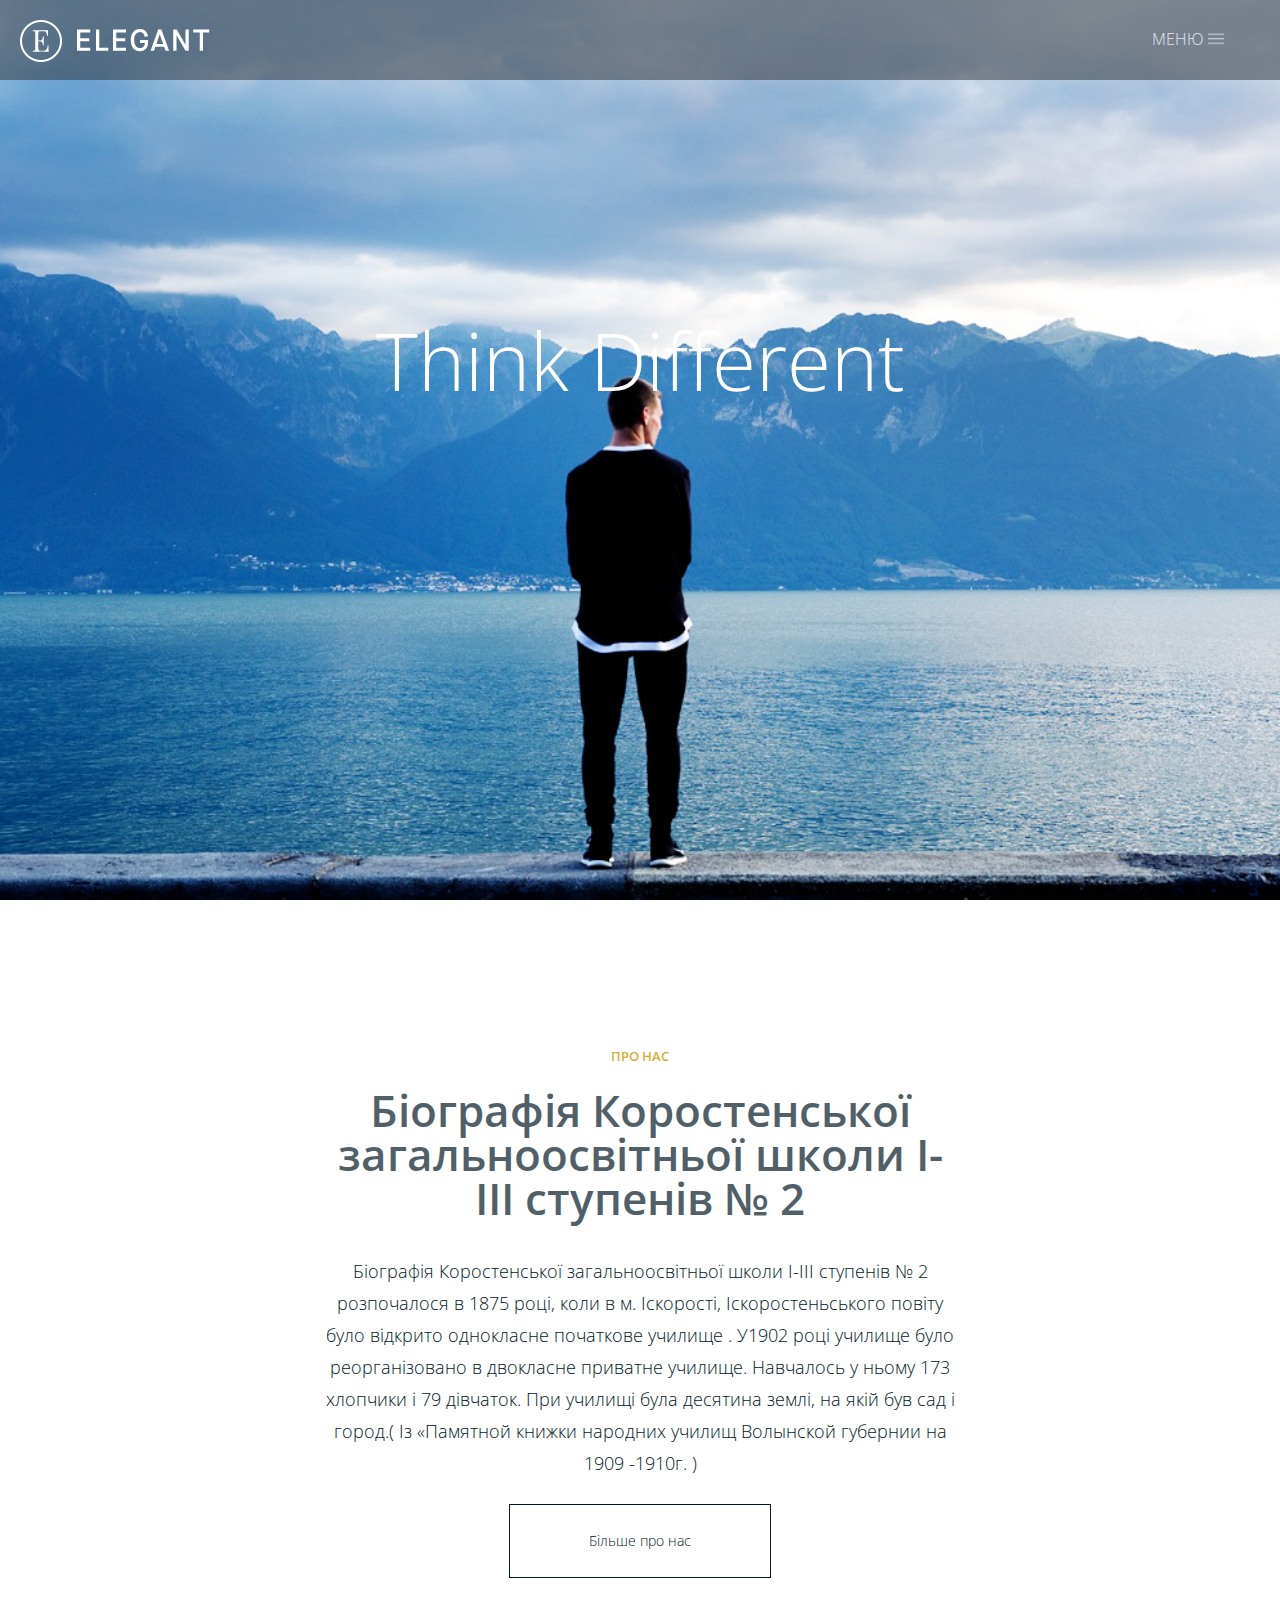
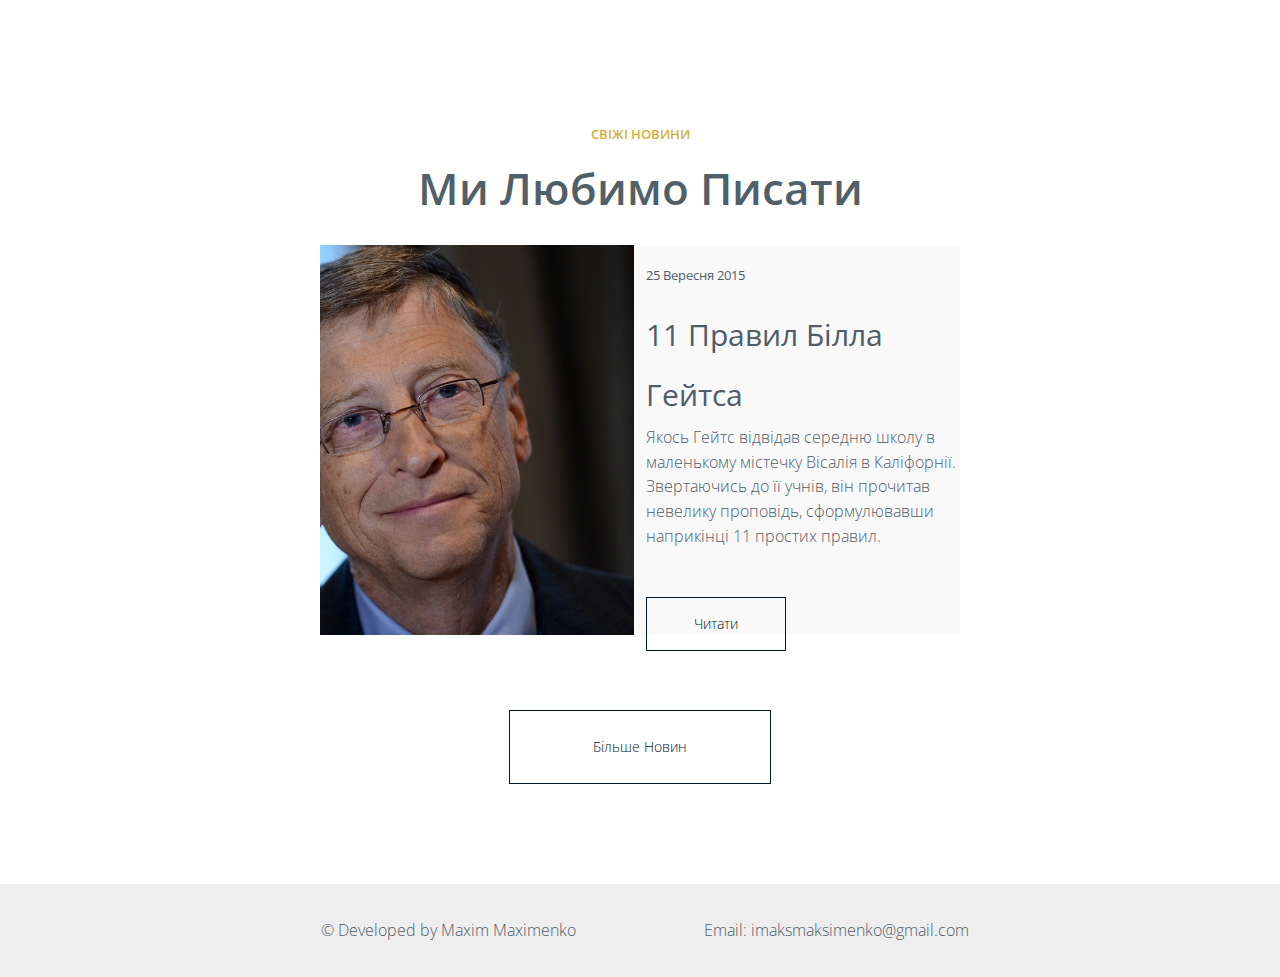
==== commit 2e3ec773: "Finish with news and some perfecting" ====
--- a/index.html
+++ b/index.html
@@ -1,32 +1,30 @@
-<!DOCTYPE html> 
+<!DOCTYPE html>
 <html>
   <head>
     <script src="//code.jquery.com/jquery-1.11.3.min.js"></script>
     <script src="js/main.js"></script>
-    
+
     <link href='http://fonts.googleapis.com/css?family=Open+Sans:400,300' rel='stylesheet' type='text/css'>
-    
+
     <link rel="stylesheet" href="reset.css">
     <link rel="stylesheet" href="main_styles.css">
-    
+
     <meta charset="UTF8">
-    
+
     <title>Школа</title>
   </head>
   <body>
     <div class="menu">
-      <h3 class="menu-section" id="menu-first">ХТО</h3>
+      <h3 class="menu-section" id="menu-first">МЕНЮ</h3>
       <a href="index.html">Додому</a>
+      <a href="about.html">Про Нас</a>
       <a href="news.html">Новини</a>
-      <h3 class="menu-section">ЩО</h3>
-      <a href="">See our projects</a>
-      <a href="">Project page</a>
     </div>
     <header class="main-page-header">
       <a href="index.html" class="logo-img"></a>
       <nav>
         <div class="nav-conteiner">
-          <a class="menuB">Меню</a>
+          <a class="menuB">МЕНЮ</a>
           <div class="menuI"></div>
         </div>
       </nav>
@@ -35,10 +33,10 @@
     <section class="who-we-are">
       <h5 class="title-small">ПРО НАС</h5>
       <h2 class="title">Біографія Коростенської загальноосвітньої школи І-ІІІ ступенів № 2</h2>
-      <p class="main-text">Біографія Коростенської загальноосвітньої школи І-ІІІ ступенів № 2 розпочалося в 1875 році, коли в м. Іскорості, Іскоростеньського  повіту було відкрито однокласне початкове училище . 
+      <p class="main-text">Біографія Коростенської загальноосвітньої школи І-ІІІ ступенів № 2 розпочалося в 1875 році, коли в м. Іскорості, Іскоростеньського  повіту було відкрито однокласне початкове училище .
    У1902 році училище було реорганізовано в двокласне приватне училище. Навчалось у ньому 173 хлопчики і 79 дівчаток. При училищі  була десятина землі, на якій був сад і город.( Із «Памятной книжки народних училищ Волынской губернии на 1909 -1910г. )</p>
-      
-      <a href="" class="button">Більше про нас</a>
+
+      <a href="about.html" class="button">Більше про нас</a>
     </section>
     <section class="last-post">
       <h5 class="title-small">СВІЖІ НОВИНИ</h5>
@@ -46,13 +44,13 @@
       <div class="post">
         <div class="post-img"></div>
         <div class="post-context">
-          <h5 class="date">26 Вересня 2015</h5>
-          <h3 class="post-name">Change Your Space</h3>
-          <p class="post-text">Typi non habent claritatem insitam; est usus legentis in iis qui facit eorum claritatem. Investigationes demonstraverunt lectores.</p>
+          <h5 class="date">25 Вересня 2015</h5>
+          <h3 class="post-name">11 Правил Білла Гейтса</h3>
+          <p class="post-text">Якось Гейтс відвідав середню школу в маленькому містечку Вісалія в Каліфорнії. Звертаючись до її учнів, він прочитав невелику проповідь, сформулювавши наприкінці 11 простих правил.</p>
           <a href="" class="button" >Читати</a>
         </div>
       </div>
-      
+
       <a href="news.html" class="button" style="margin-top: 75px;">Більше Новин</a>
     </section>
     <footer>
@@ -61,29 +59,3 @@
     </footer>
   </body>
 </html>
-
-
-
-
-
-
-
-
-
-
-
-
-
-
-
-
-
-
-
-
-
-
-
-
-
-
--- a/main_styles.css
+++ b/main_styles.css
@@ -46,7 +46,7 @@
     margin: 30px 0 5px;
     font-weight: 400; }
   .menu #menu-first {
-    margin-top: 8%; }
+    margin-top: 15%; }
   .menu a {
     color: #D4AF37;
     font-size: 1.875rem;
@@ -65,7 +65,12 @@
 .news-header {
   background: url(img/Layer-1.png) no-repeat center;
   background-size: cover;
-  height: 60vh; }
+  height: 70vh; }
+
+.about-header {
+  background: url(img/cd-intro-bg-about.png) center;
+  background-size: cover;
+  height: 70vh; }
 
 header {
   width: 100%; }
@@ -135,7 +140,9 @@
   .post .post-img {
     width: 49%;
     float: left;
-    background: url(img/IMG.png);
+    background: url(img/news_1.jpg);
+    background-position: right;
+    background-size: cover;
     height: 390px; }
   .post .post-context {
     width: 49%;
@@ -207,6 +214,46 @@
       .news-section .news-vidget .vidget-section:hover {
         color: #D4AF37; }
 
+.about-section {
+  width: 70%;
+  text-align: center;
+  margin: 100px auto; }
+  .about-section .about-text {
+    color: rgba(2, 23, 37, 0.7);
+    font: 300 18px / 30px "Open Sans"; }
+
+@media screen and (max-width: 800px) {
+  .about-section {
+    width: 90%; } }
+.one-news-section {
+  background: #f9f9f9;
+  width: 90%;
+  margin: 50px auto; }
+  .one-news-section .one-news-wrapper {
+    padding: 50px 0;
+    width: 80%;
+    margin: 0 auto; }
+  .one-news-section .one-news-img {
+    text-align: center; }
+  .one-news-section .one-news-title {
+    color: #000000;
+    font: 300 30px "Open Sans";
+    padding: 50px 0 0; }
+  .one-news-section .one-news-date {
+    color: #d3b000;
+    font: 300 15px "Open Sans";
+    padding-bottom: 50px; }
+  .one-news-section .one-news-text {
+    color: rgba(2, 23, 37, 0.7);
+    font: 400 16px;
+    line-height: 1.5em;
+    padding-bottom: 25px; }
+    .one-news-section .one-news-text ol {
+      list-style-type: decimal;
+      padding-left: 20px; }
+    .one-news-section .one-news-text li {
+      padding: 15px 0; }
+
 footer {
   height: 93px;
   width: 100%;
@@ -229,6 +276,25 @@
     text-align: left;
     padding-left: 5%; }
 
+@media screen and (max-width: 1100px) {
+  .last-post {
+    width: 80%; }
+
+  .who-we-are {
+    width: 80%; } }
+@media screen and (max-width: 600px) {
+  footer {
+    height: auto; }
+    footer .footer-left {
+      float: none;
+      width: 100%;
+      padding: 0;
+      text-align: center; }
+    footer .footer-right {
+      float: none;
+      width: 100%;
+      padding: 0;
+      text-align: center; } }
 @media screen and (max-width: 870px) {
   header nav .nav-conteiner {
     margin-left: 85%; }
